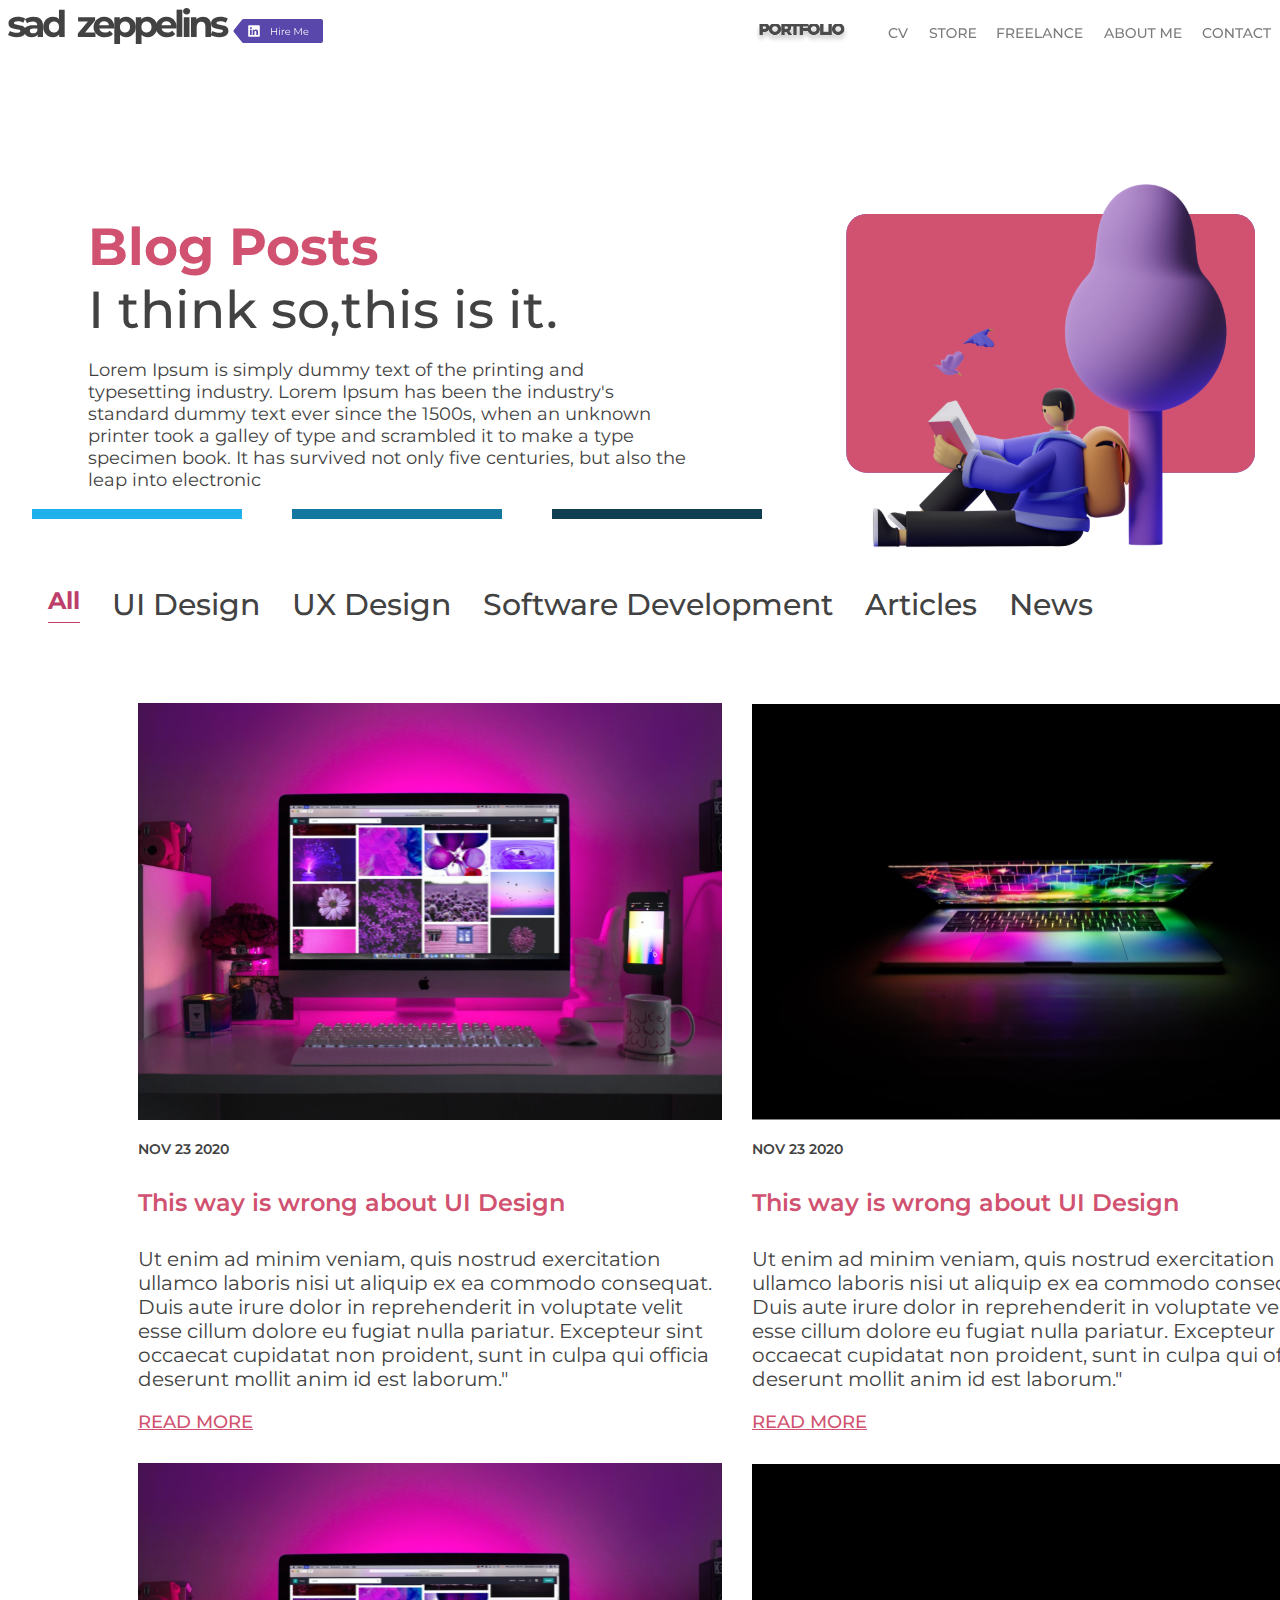
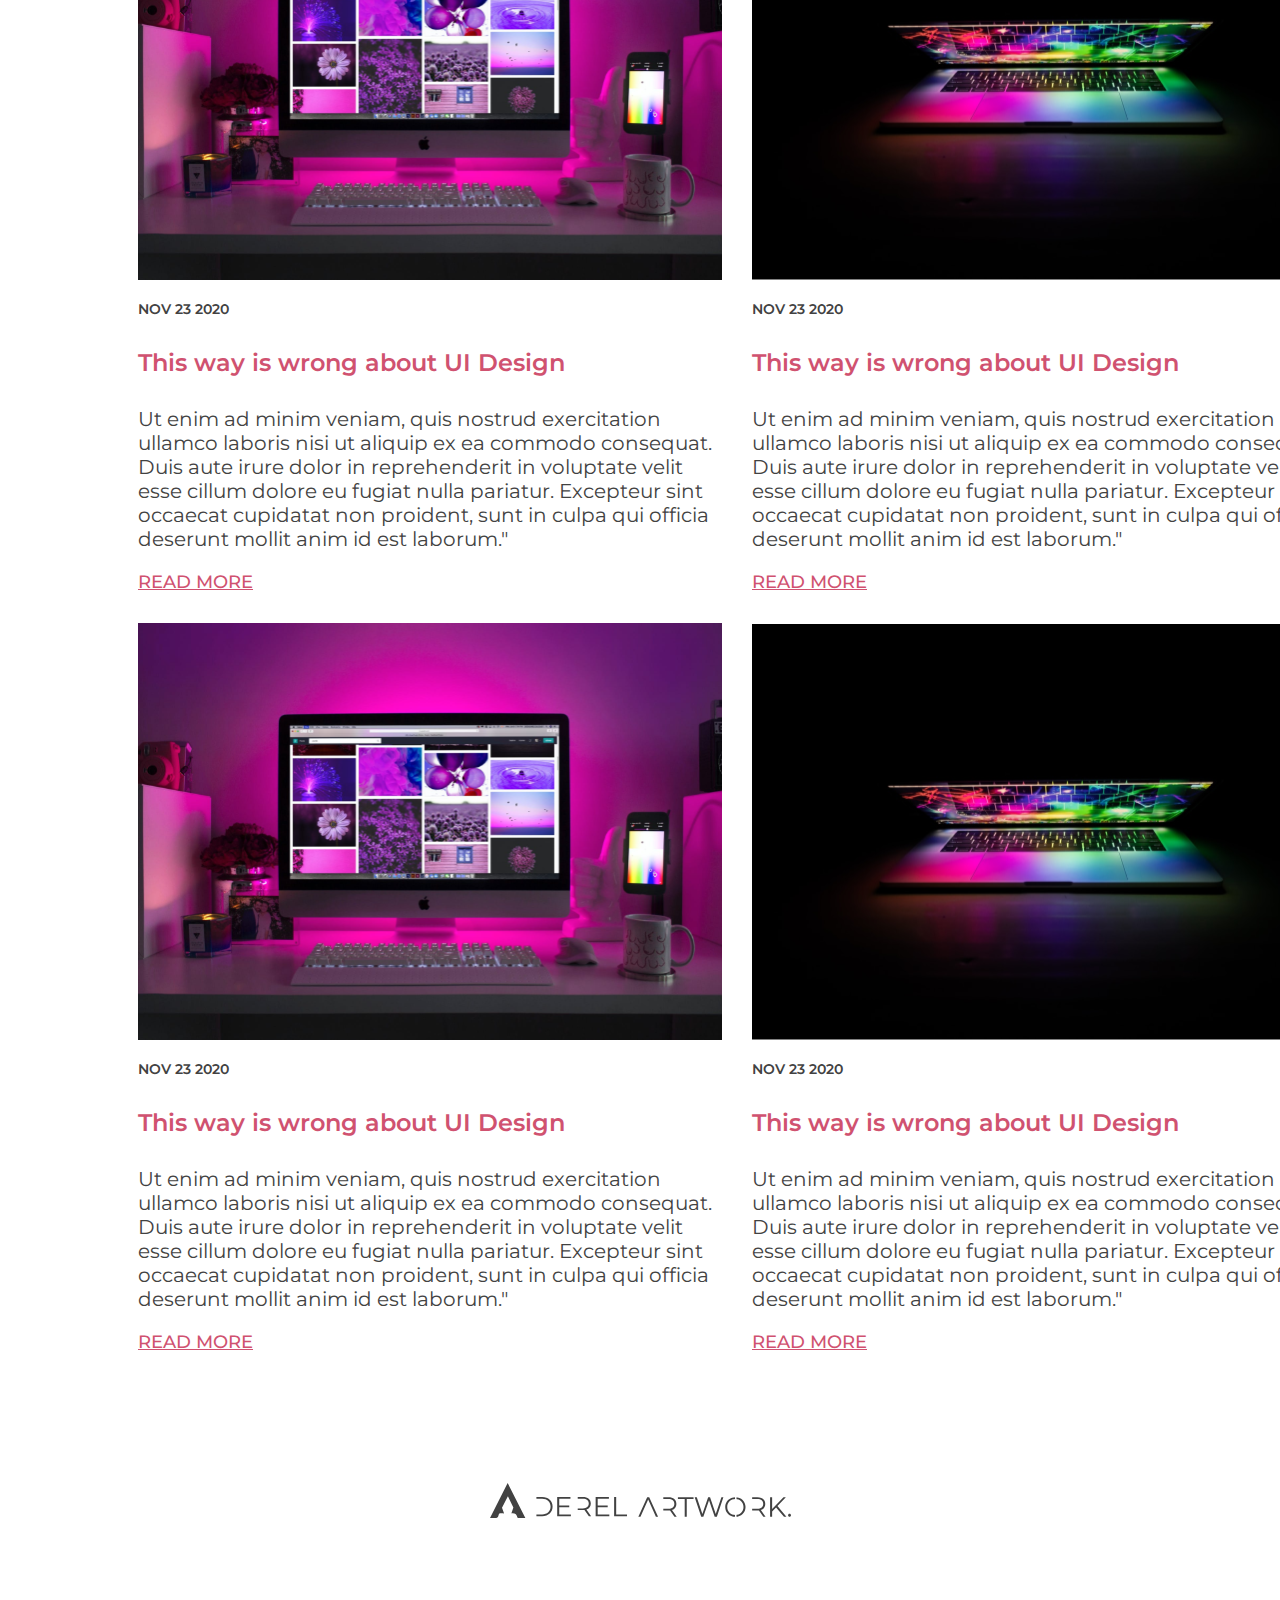
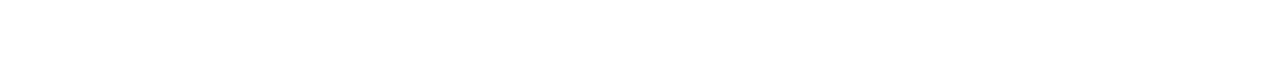
==== index.html @ 20461925 "finish" ====
<head>


    <title>ZEPPELINS BLOG </title>
    <link href="style.css" rel="stylesheet">
    </link>
    <link rel="stylesheet" href="https://cdnjs.cloudflare.com/ajax/libs/font-awesome/6.4.0/css/all.min.css"
        integrity="sha512-iecdLmaskl7CVkqkXNQ/ZH/XLlvWZOJyj7Yy7tcenmpD1ypASozpmT/E0iPtmFIB46ZmdtAc9eNBvH0H/ZpiBw=="
        crossorigin="anonymous" referrerpolicy="no-referrer" />
</head>



<body>

    <div class="nav-bar">

        <div class="nav-bar-left">
            <img src="Logo.svg">
            <img src="Hire Me.svg" a href="wwww.udemig.com">
        </div>

        <div class="nav-bar-right">
            <i class="fa-solid fa-bars"></i>
            <ul>
                <li><img src="PORTFOLIO.svg" alt=""> </li>
                <li class="active" img src="BLOG.svg" alt=""></li>
                <li><img src="CV.svg" alt=""></li>
                <li><img src="STORE.svg" alt=""> </li>
                <li><img src="FREELANCE.svg" alt=""> </li>
                <li><img src="ABOUT ME.svg" alt=""> </li>
                <li><img src="CONTACT.svg" alt=""> </li>
            </ul>
        </div>
    </div>
    <nav class="app__header">
    </nav>
    <main>
        <div class="app__showcase">
            <div class="app__showcase-info">
                <h1>Blog Posts</h1>
                <h3>I think so,this is it.</h3>
                <p>Lorem Ipsum is simply dummy text of the printing and typesetting industry. Lorem Ipsum has been the
                    industry's standard dummy text ever since the 1500s, when an unknown printer took a galley of type
                    and scrambled it to make a type specimen book. It has survived not only five centuries, but also the
                    leap into electronic</p>

                <div class="icons">
                    <a href="#"><i class="fa-brands fa-square-twitter"></i></a>
                    <a href="#"><i class="fa-brands fa-linkedin"></i> </a>
                    <a href="#"><i class="fa-brands fa-square-instagram"></i> </a>

                </div>
            </div>
            <div class="app__showcase-image">
                <img src="Group 296.svg">
            </div>
        </div>
        <ul class="app__blog-categories">
            <li class="item active">All</li>
            <li class="item">UI Design</li>
            <li class="item">UX Design</li>
            <li class="item">Software Development</li>
            <li class="item">Articles</li>
            <li class="item">News</li>
        </ul>
        <div class="app__post-list">
            <div class="app__post-card">
                <div class="cards">
                    <div class="card">
                        <img class="post image" src="Rectangle 124.svg" />
                        <strong class="post-date">NOV 23 2020</strong>
                        <h3>This way is wrong about UI Design</h3>
                        <p class="post-info">Ut enim ad minim veniam, quis nostrud exercitation ullamco laboris nisi ut
                            aliquip
                            ex ea commodo consequat. Duis aute irure dolor in reprehenderit in voluptate velit esse
                            cillum
                            dolore eu fugiat nulla pariatur. Excepteur sint occaecat cupidatat non proident, sunt in
                            culpa
                            qui
                            officia deserunt mollit anim id est laborum."</p>
                        <a class="post-detail" href="/post_detail.html">READ MORE</a>
                    </div>
                    <div class="card">
                        <img class="post image" src="Group 190.svg" />
                        <strong class="post-date">NOV 23 2020</strong>
                        <h3>This way is wrong about UI Design</h3>
                        <p class="post-info">Ut enim ad minim veniam, quis nostrud exercitation ullamco laboris nisi ut
                            aliquip
                            ex ea commodo consequat. Duis aute irure dolor in reprehenderit in voluptate velit esse
                            cillum
                            dolore eu fugiat nulla pariatur. Excepteur sint occaecat cupidatat non proident, sunt in
                            culpa
                            qui
                            officia deserunt mollit anim id est laborum."</p>
                        <a class="post-detail" href="/post_detail.html">READ MORE</a>
                    </div>
                </div>
                <div class="cards">
                    <div class="card">
                        <img class="post image" src="Rectangle 124.svg" />
                        <strong class="post-date">NOV 23 2020</strong>
                        <h3>This way is wrong about UI Design</h3>
                        <p class="post-info">Ut enim ad minim veniam, quis nostrud exercitation ullamco laboris nisi ut
                            aliquip
                            ex ea commodo consequat. Duis aute irure dolor in reprehenderit in voluptate velit esse
                            cillum
                            dolore eu fugiat nulla pariatur. Excepteur sint occaecat cupidatat non proident, sunt in
                            culpa
                            qui
                            officia deserunt mollit anim id est laborum."</p>
                        <a class="post-detail" href="/post_detail.html">READ MORE</a>
                    </div>
                    <div class="card">
                        <img class="post image" src="Group 190.svg" />
                        <strong class="post-date">NOV 23 2020</strong>
                        <h3>This way is wrong about UI Design</h3>
                        <p class="post-info">Ut enim ad minim veniam, quis nostrud exercitation ullamco laboris nisi ut
                            aliquip
                            ex ea commodo consequat. Duis aute irure dolor in reprehenderit in voluptate velit esse
                            cillum
                            dolore eu fugiat nulla pariatur. Excepteur sint occaecat cupidatat non proident, sunt in
                            culpa
                            qui
                            officia deserunt mollit anim id est laborum."</p>
                        <a class="post-detail" href="/post_detail.html">READ MORE</a>
                    </div>
                </div>
                <div class="cards">
                    <div class="card">
                        <img class="post image" src="Rectangle 124.svg" />
                        <strong class="post-date">NOV 23 2020</strong>
                        <h3>This way is wrong about UI Design</h3>
                        <p class="post-info">Ut enim ad minim veniam, quis nostrud exercitation ullamco laboris nisi ut
                            aliquip
                            ex ea commodo consequat. Duis aute irure dolor in reprehenderit in voluptate velit esse
                            cillum
                            dolore eu fugiat nulla pariatur. Excepteur sint occaecat cupidatat non proident, sunt in
                            culpa
                            qui
                            officia deserunt mollit anim id est laborum."</p>
                        <a class="post-detail" href="/post_detail.html">READ MORE</a>
                    </div>
                    <div class="card">
                        <img class="post image" src="Group 190.svg" />
                        <strong class="post-date">NOV 23 2020</strong>
                        <h3>This way is wrong about UI Design</h3>
                        <p class="post-info">Ut enim ad minim veniam, quis nostrud exercitation ullamco laboris nisi ut
                            aliquip
                            ex ea commodo consequat. Duis aute irure dolor in reprehenderit in voluptate velit esse
                            cillum
                            dolore eu fugiat nulla pariatur. Excepteur sint occaecat cupidatat non proident, sunt in
                            culpa
                            qui
                            officia deserunt mollit anim id est laborum."</p>
                        <a class="post-detail" href="/post_detail.html">READ MORE</a>
                    </div>
                </div>
            </div>
        </div>
        </div>
    </main>
    <footer>
        <img src="Derel Artwork Logo.svg">
    </footer>


</body>
---- style.css ----
* {
    font-family: "Montserrat", "sans-serif";
    box-sizing: border-box;
    color: #424242;
}

@font-face {
    font-family: Montserrat;
    src: url(./static/Montserrat-Light.ttf);
    font-weight: 300;

}

@font-face {
    font-family: Montserrat;
    src: url(./static/Montserrat-Regular.ttf);
    font-weight: 400;
}

@font-face {
    font-family: Montserrat;
    src: url(./static/Montserrat-Medium.ttf);
    font-weight: 500;
}

@font-face {
    font-family: Montserrat;
    src: url(./static/Montserrat-Bold.ttf);
    font-weight: bold;
}

@font-face {
    font-family: Montserrat;
    src: url(./static/Montserrat-SemiBold.ttf);
    font-weight: 600;
}

.nav-bar {
    display: flex;
    justify-content: space-between;
}

.nav-bar-right {
    display: flex;
    align-items: center;
}

.nav-bar-right ul {

    display: flex;
    flex-direction: row;
    gap: 20px;
    list-style: none;
    font-weight: 500;

}



.nav-bar-right li.active {
    color: #5A47AB;
    font-weight: 600;
}



/* .nav-bar {
    border: 5px blue solid;
    display: flex;
    margin: 0px;
    flex-direction: row;
    height: 30px;
    align-items: space-between;
}

.nav-bar-right {
    display: flex;
    flex-direction: row;
    font-size: 60px;
    list-style: none;

}

.nav-bar-left {

    display: flex;
    width: 300px;
    height: 40px;


} */

.app__showcase {
    display: flex;
    margin-top: 100;
    justify-content: center;
    align-items: center;
    width: 100%;

}

.app__showcase-info {
    padding: 0 5rem;
    width: 60%;
}

.app__showcase-image {
    width: 40%;
}

.app__showcase-info h1,
h3 {
    font-size: 52px;
    margin: 0;


}


.app__showcase-info h1 {
    font-weight: bold;
    color: #d05270;

}

.app__showcase-info h3 {
    font-weight: 500;

}

.app__showcase-info p {
    font-weight: 400;
    font-size: 18
}


.app__showcase-image {
    flex: 4;
    padding: 0 5rem;

}

.icons {
    display: flex;
    gap: 50px;
    align-items: space-between;
    width: 100%;
    margin-right: 10px;
    margin-left: 10px;
    justify-content: center;


}


.icons a:first-child {
    background-color: rgb(30, 177, 235);
    font-size: 49px;
    padding: 5px 105px;
}

.icons :nth-child(2) {
    background-color: rgb(18, 120, 160);
    padding: 5px 105px;
    font-size: 49px;
    text-align: center;
    justify-content: center;
}


.icons :nth-child(3) {
    background-color: rgb(17, 63, 82);
    padding: 5px 105px;
    font-size: 49px;
    text-align: center;
    justify-content: center;
}


.app__blog-categories .item {
    font-size: 18px;
    font-weight: 500;
    margin-right: 2rem;
    cursor: pointer;
    font-size: 30px;
}


.app__blog-categories {
    display: flex;
    flex-direction: row;
    list-style: none;
    overflow-x: hidden;
}

.app__blog-categories .item.active {
    color: rgb(189, 62, 105);
    font-weight: bold;
    font-size: 24px;
    border-bottom: 1px solid rgb(189, 62, 105);

}

.cards {
    display: flex;
    flex-direction: row;
    gap: 30px;
    padding-right: 30px;
    padding-left: 30px;
    margin-right: 200px;
    margin-left: 100px;
    justify-content: center;
    align-items: center;
    width: 100%;

}

.app__post-list {
    display: flex;
    flex-direction: column;
    grid-template-columns: 1, 1;
    margin-top: 80px;
}


.card {
    display: flex;
    flex-direction: column;
    font-size: 40px;
    width: 800px;
    height: 100%;
    position: center;
}

.cards .card .post-detail {
    color: #d05270;
    border-bottom: 5px;
    margin-bottom: 30px;
    font-size: 18px;
    font-weight: 500;
}

.cards .card h3 {
    color: #d05270;
    margin-top: 30px;
    margin-bottom: 10px;
    font-size: 24px;
    font-weight: 600;

}

.cards .card .post-date {
    font-size: 14px;
    font-weight: 600;
    margin-top: 20px;
}

.cards .card .post-info {
    font-weight: 400;
    font-size: 20px;
}

footer {
    text-align: center;
    margin-top: 100px;
    justify-content: center;
    margin-bottom: 150px;

}

.about h1 {
    font-weight: bold;
    font-size: 42px;
    color: #3a19cadc;
    margin-right: 200px;
    margin-left: 100px;

}

.about h2 {
    font-weight: bold;
    font-size: 36px;
    color: #3a19cadc;
    margin-right: 200px;
    margin-left: 100px;

}

.about h3 {
    font-weight: bold;
    font-size: 24px;
    color: #3a19cadc;
    margin-right: 200px;
    margin-left: 100px;

}


.about {
    width: 100%;
    display: center;
    align-items: center;
    padding-right: 30px;
    padding-left: 30px;
    justify-content: center;

}

.about p {
    font-weight: 500;
    font-size: 24;
    line-height: auto;
    margin-top: 10px;
    margin-bottom: 10px;
    text-align: left;
    margin-right: 200px;
    margin-left: 100px;
}

.nav-bar-right i {
    display: none;
}


@media only screen and (max-width:1150px) {
    .app__showcase-image {
        display: none;
    }

    .app__showcase-info {
        width: 100%;
    }

    .icons {
        gap: 10px;

    }

    .icons a:first-child {
        padding: 5px 85px;
    }

    .icons :nth-child(2) {
        padding: 5px 85px;
    }


    .icons :nth-child(3) {
        padding: 5px 85px;
    }
}

@media only screen and (max-width:850px) {
    .app__blog-categories .item {
        font-size: 13px;
        gap: 0;
        padding-left: 0;
        margin-left: 0;
    }

    .app__blog-categories {
        padding-left: 0;
        margin-left: 0;
    }

    .about p {
        font-size: 14px;
        margin: 0;
    }

    .about h1,
    h2,
    h3 {
        font-weight: bold;
        font-size: 20px;
        /*  */
        color: #3a19cadc;
        margin-top: 3rem;
        margin-bottom: 1rem;
        margin: 0;
    }

    .about h2 {
        margin: 0;
        font-size: 18px;
    }

    .about h3 {
        margin: 0;
        font-size: 16px;

    }

    .icons {
        gap: 10px;

    }

    .icons a:first-child {
        padding: 5px 35px;
    }

    .icons :nth-child(2) {
        padding: 5px 35px;
    }


    .icons :nth-child(3) {
        padding: 5px 35px;
    }


    .card {
        width: 100%;
        margin: 0;
        display: flex;
        flex-direction: column;

    }

    .card img {
        width: 100%;
    }

    .cards {
        display: flex;
        flex-direction: column;
        width: 100%;
        margin: auto;
    }

    body {
        margin: auto;
        width: 90%
    }

    .app__showcase {
        width: 100%;
        margin: auto;
        gap: 0;
        font-size: 20;
        font-weight: medium;
        margin-right: 10px;
        align-items: stretch
    }




    .app__showcase-info {
        padding: 0;
        margin: 0
    }

    .app__showcase-image {
        padding-left: 0;
        margin-left: 0;

    }

    .app__showcase-img {
        width: 50px
    }


    .nav-bar-right ul {
        padding-left: 50px;
        margin-right: 5px;
        width: 100%;
        gap: 5px;
    }

    .nav-bar {
        margin-bottom: 30px
    }

    .app__blog-categories .item {
        gap: 3px;
        font-size: 20;
        margin-top: 20px;
    }

    .about .post-image {

        padding-left: 0;
        justify-content: left;
        margin-left: 0;
        width: 400;
        height: 350;
        padding-top: 0;
        margin-top: 0;
    }

    .app__showcase-image {
        display: none;
    }

    .about {
        padding-left: 10;
        margin-left: 0;
    }

    .nav-bar-right {
        position: relative;
    }

    .nav-bar-right i {
        display: flex;
        font-size: 25px;
    }

    .nav-bar-right ul {
        display: none;
    }

    .nav-bar-right:hover ul {
        display: flex;
        flex-direction: column;
        position: absolute;
        right: 80px;
        top: 20px;
    }

}


.about .post-image {

    display: flex;
    justify-content: center;
    margin-top: 80px;
    width: 100%;
    height: 500px;

}
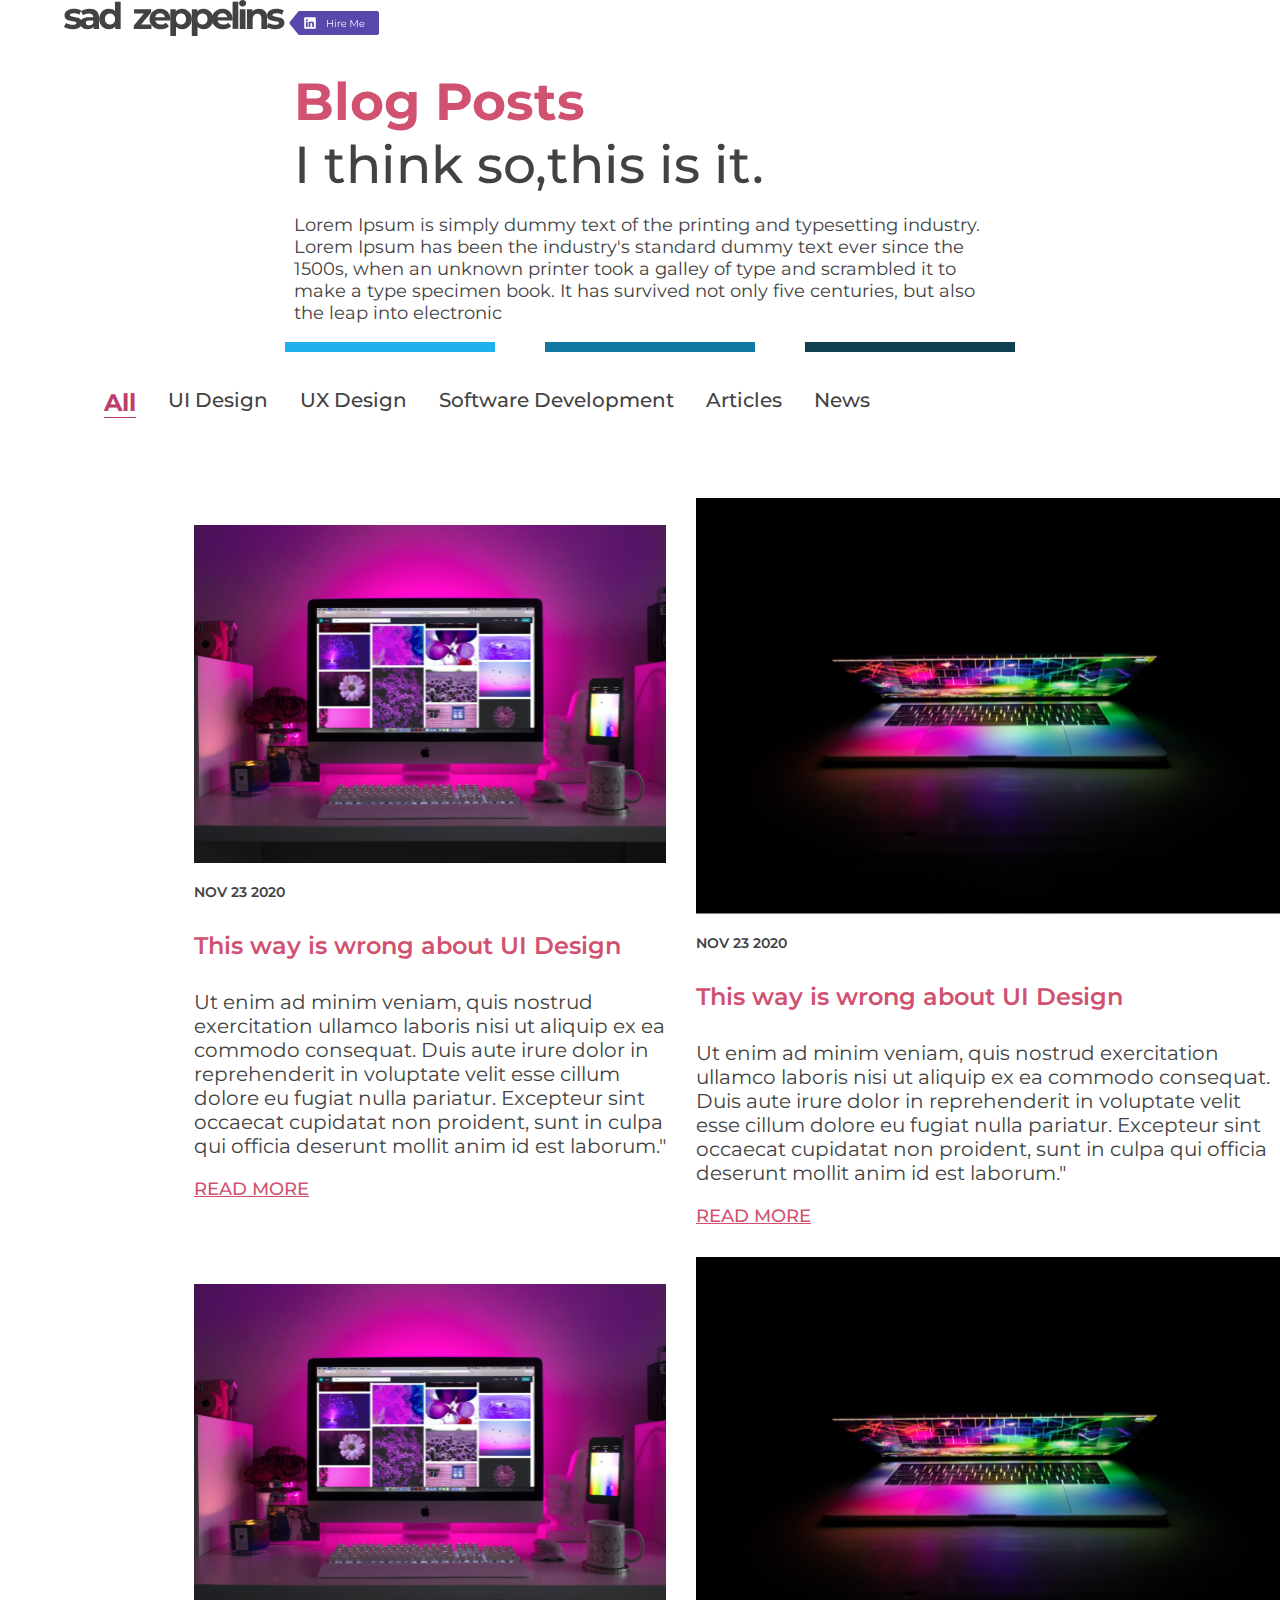
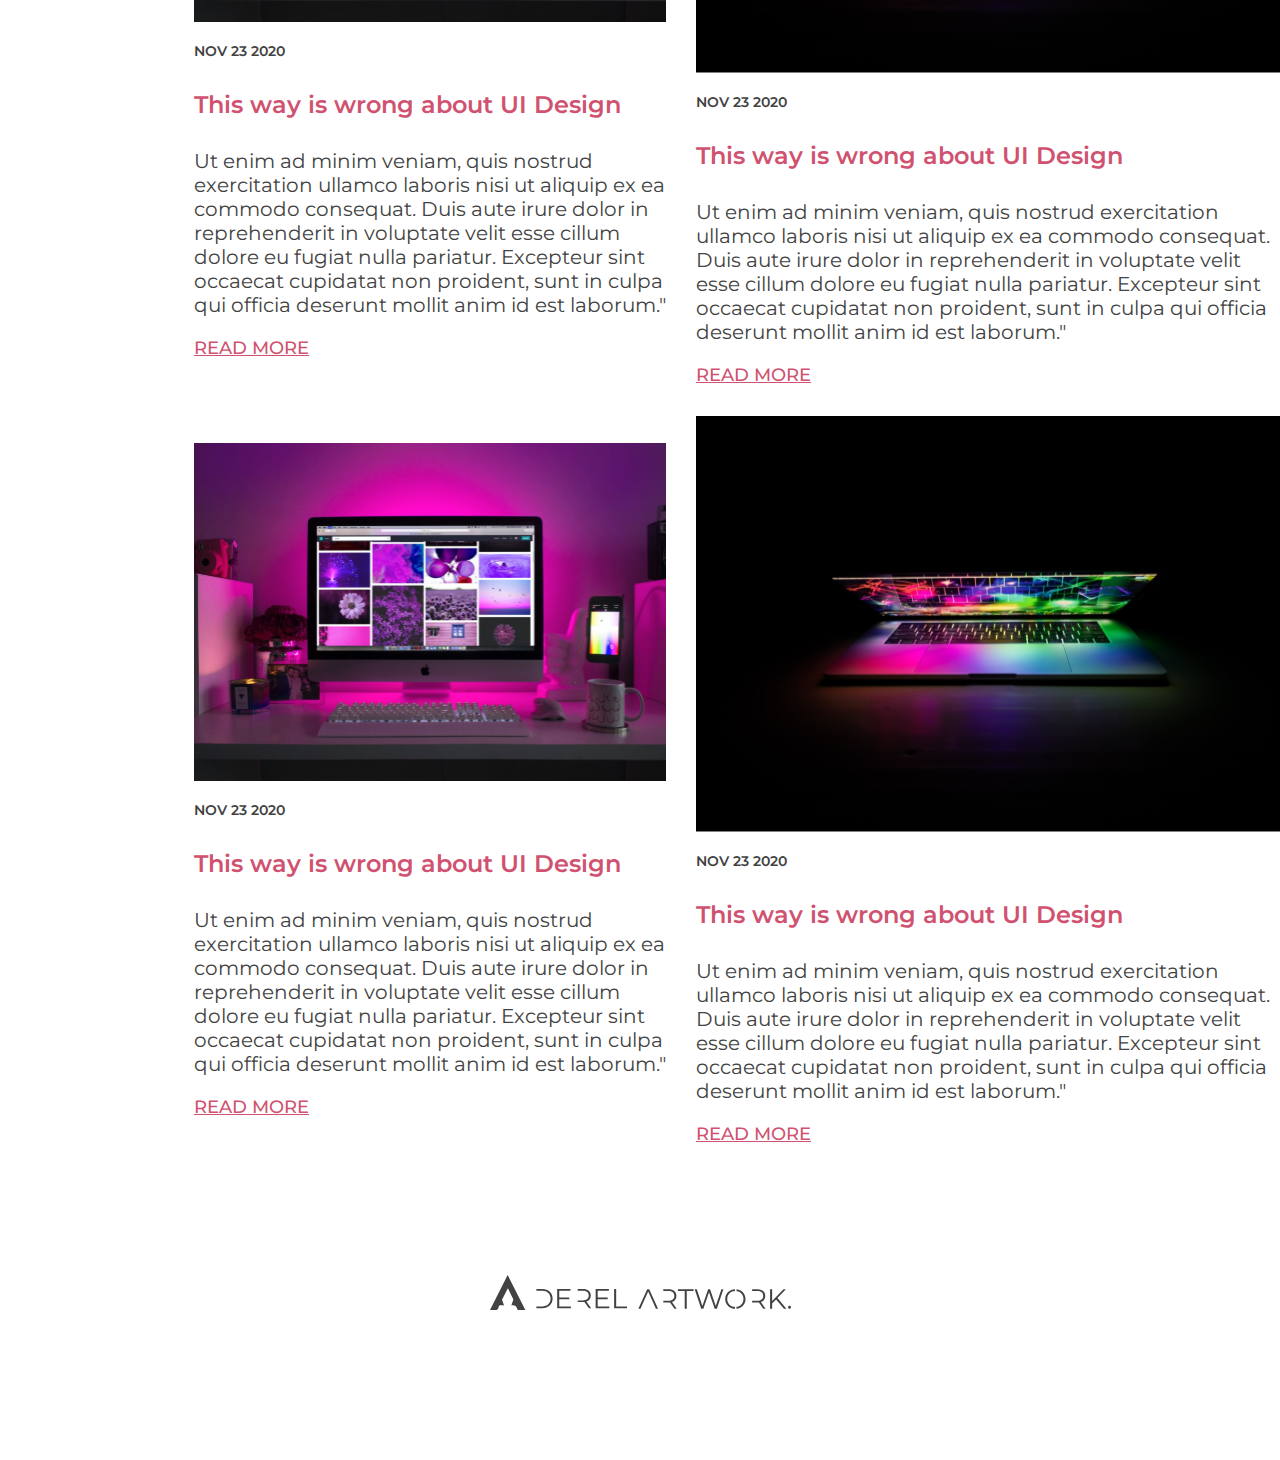
==== commit 062d81c7: "gif eklendi responsive düzenlendi" ====
--- a/index.html
+++ b/index.html
@@ -79,7 +79,7 @@
                             culpa
                             qui
                             officia deserunt mollit anim id est laborum."</p>
-                        <a class="post-detail" href="/post_detail.html">READ MORE</a>
+                        <a class="post-detail" href="/post-detail.html">READ MORE</a>
                     </div>
                     <div class="card">
                         <img class="post image" src="Group 190.svg" />
@@ -93,7 +93,7 @@
                             culpa
                             qui
                             officia deserunt mollit anim id est laborum."</p>
-                        <a class="post-detail" href="/post_detail.html">READ MORE</a>
+                        <a class="post-detail" href="/post-detail.html">READ MORE</a>
                     </div>
                 </div>
                 <div class="cards">
@@ -109,7 +109,7 @@
                             culpa
                             qui
                             officia deserunt mollit anim id est laborum."</p>
-                        <a class="post-detail" href="/post_detail.html">READ MORE</a>
+                        <a class="post-detail" href="/post-detail.html">READ MORE</a>
                     </div>
                     <div class="card">
                         <img class="post image" src="Group 190.svg" />
@@ -123,7 +123,7 @@
                             culpa
                             qui
                             officia deserunt mollit anim id est laborum."</p>
-                        <a class="post-detail" href="/post_detail.html">READ MORE</a>
+                        <a class="post-detail" href="/post-detail.html">READ MORE</a>
                     </div>
                 </div>
                 <div class="cards">
@@ -139,7 +139,7 @@
                             culpa
                             qui
                             officia deserunt mollit anim id est laborum."</p>
-                        <a class="post-detail" href="/post_detail.html">READ MORE</a>
+                        <a class="post-detail" href="/post-detail.html">READ MORE</a>
                     </div>
                     <div class="card">
                         <img class="post image" src="Group 190.svg" />
@@ -153,7 +153,7 @@
                             culpa
                             qui
                             officia deserunt mollit anim id est laborum."</p>
-                        <a class="post-detail" href="/post_detail.html">READ MORE</a>
+                        <a class="post-detail" href="/post-detail.html">READ MORE</a>
                     </div>
                 </div>
             </div>
--- a/style.css
+++ b/style.css
@@ -425,10 +425,13 @@
     .cards {
         display: flex;
         flex-direction: column;
-        width: 100%;
+        width: 50%;
         margin: auto;
-    }
-
+        
+    }
+
+    
+}
     body {
         margin: auto;
         width: 90%
@@ -521,7 +524,7 @@
         top: 20px;
     }
 
-}
+
 
 
 .about .post-image {
